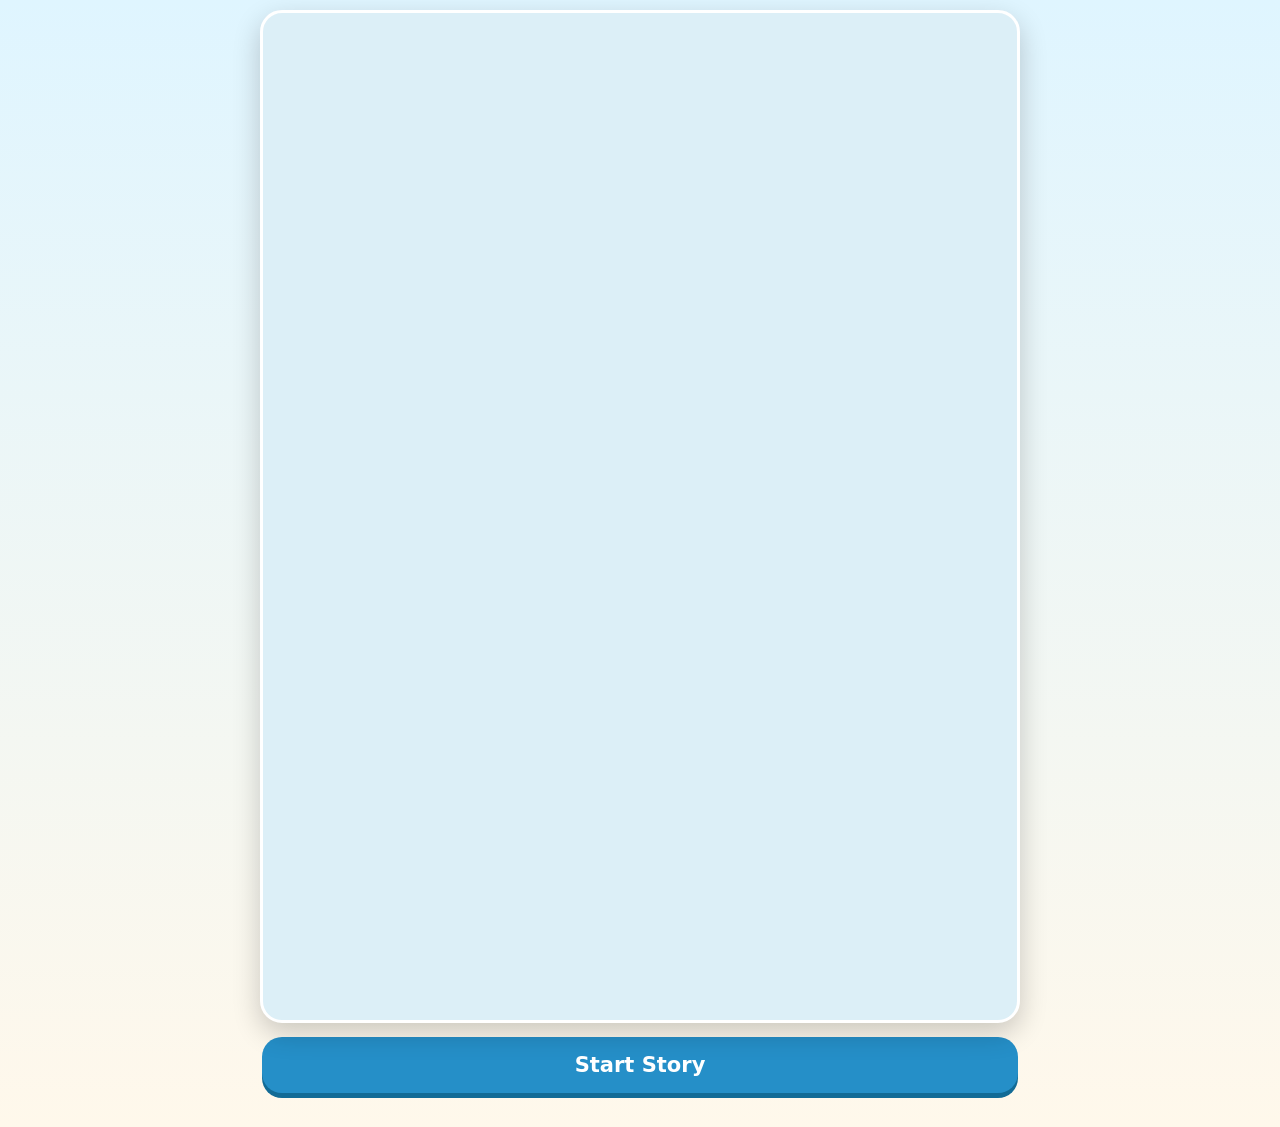
==== digital-danny/index.html @ 16b4d416 "Fix Digital Danny with real sprite image asset" ====
<!doctype html>
<html lang="en">
<head>
<meta charset="utf-8">
<meta name="viewport" content="width=device-width,initial-scale=1,viewport-fit=cover">
<meta name="theme-color" content="#e9f7ff">
<title>Danny Chooses Kindness</title>
<style>
:root{--blue:#258fc8;--navy:#164f82;--green:#4caf50;--cream:#fff8eb}
*{box-sizing:border-box}html{scroll-behavior:smooth}body{margin:0;background:linear-gradient(#dff5ff,#fff8eb);font-family:system-ui,-apple-system,"Avenir Next",sans-serif;color:#173b61}.app{width:min(100%,780px);margin:auto;padding:10px 10px 34px}.page{display:none}.page:target{display:block}#cover{display:block}body:has(.page:not(#cover):target) #cover{display:none}.book{position:relative;width:100%;aspect-ratio:3/4;border-radius:22px;overflow:hidden;background-color:#dceff7;background-image:url('sprite.webp?v=4');background-repeat:no-repeat;background-size:100% 1000%;box-shadow:0 10px 28px #0003;border:3px solid #fff}.p0{background-position:center 0%}.p1{background-position:center 11.111111%}.p2{background-position:center 22.222222%}.p3{background-position:center 33.333333%}.p4{background-position:center 44.444444%}.p5{background-position:center 55.555556%}.p6{background-position:center 66.666667%}.p7{background-position:center 77.777778%}.p8{background-position:center 88.888889%}.p9{background-position:center 100%}.nav{display:flex;gap:10px;margin:14px 2px 0}.btn{flex:1;display:block;text-align:center;text-decoration:none;padding:16px 12px;border-radius:20px;background:var(--blue);color:#fff;font-size:21px;font-weight:850;box-shadow:0 5px 0 #126b96;-webkit-tap-highlight-color:transparent}.btn:active{transform:translateY(3px);box-shadow:0 2px 0 #126b96}.secondary{background:#fff;color:var(--navy);box-shadow:0 5px 0 #cbdde7}.good{background:var(--green);box-shadow:0 5px 0 #2f8236}.feedback{background:#fff;border-radius:24px;padding:26px 20px;margin:16vh auto 0;box-shadow:0 10px 28px #0003;text-align:center;max-width:620px}.feedback h2{font-size:30px;margin:0 0 10px}.feedback p{font-size:20px;line-height:1.45;margin:0 0 20px}.hotspots{position:absolute;left:5.4%;right:5.4%;bottom:1.8%;height:21.8%;display:grid;grid-template-columns:repeat(3,1fr);gap:1.8%;z-index:4}.hotspots a{display:block;border-radius:16px;text-decoration:none;-webkit-tap-highlight-color:rgba(255,255,255,.2)}.hotspots a:active{outline:4px solid rgba(255,255,255,.9);background:rgba(255,255,255,.12)}.hint{text-align:center;font-size:14px;font-weight:700;color:#54738a;margin-top:7px}@media(max-width:480px){.app{padding:8px 8px 28px}.book{border-radius:17px}.btn{font-size:19px;padding:15px 10px}.hotspots a{border-radius:12px}}
</style>
</head>
<body>
<div class="app">
<section class="page" id="cover"><div class="book p0" role="img" aria-label="Danny Chooses Kindness cover"></div><div class="nav"><a class="btn" href="#p1">Start Story</a></div></section>
<section class="page" id="p1"><div class="book p1" role="img" aria-label="Danny and Bella begin art time"></div><div class="nav"><a class="btn secondary" href="./?v=4">Back</a><a class="btn" href="#p2">Next</a></div></section>
<section class="page" id="p2"><div class="book p2" role="img" aria-label="Danny pauses and thinks"></div><div class="nav"><a class="btn secondary" href="#p1">Back</a><a class="btn" href="#p3">Next</a></div></section>
<section class="page" id="p3"><div class="book p3" role="img" aria-label="What should Danny do with the marker?"><div class="hotspots"><a href="#wrong1" aria-label="Grab it"></a><a href="#p4" aria-label="Ask politely"></a><a href="#wait1" aria-label="Wait for a turn"></a></div></div><div class="hint">Tap one of the three choices in the picture.</div><div class="nav"><a class="btn secondary" href="#p2">Back</a></div></section>
<section class="page" id="wrong1"><div class="feedback"><h2>Try again</h2><p>Grabbing could make Bella feel upset. Danny can pause and choose kind words.</p><a class="btn" href="#p3">Choose Again</a></div></section>
<section class="page" id="wait1"><div class="feedback"><h2>Good thinking ⭐</h2><p>Waiting is calm and patient. Danny can also tell Bella what he needs.</p><a class="btn good" href="#p4">Continue</a></div></section>
<section class="page" id="p4"><div class="book p4" role="img" aria-label="Danny asks Bella politely"></div><div class="nav"><a class="btn secondary" href="#p3">Back</a><a class="btn" href="#p5">Next</a></div></section>
<section class="page" id="p5"><div class="book p5" role="img" aria-label="Bella accidentally bumps Danny's picture"></div><div class="nav"><a class="btn secondary" href="#p4">Back</a><a class="btn" href="#p6">Next</a></div></section>
<section class="page" id="p6"><div class="book p6" role="img" aria-label="What should Danny do when he feels upset?"><div class="hotspots"><a href="#wrong2a" aria-label="Yell"></a><a href="#p7" aria-label="Take a deep breath and talk"></a><a href="#wrong2b" aria-label="Rip the paper"></a></div></div><div class="hint">Tap one of the three choices in the picture.</div><div class="nav"><a class="btn secondary" href="#p5">Back</a></div></section>
<section class="page" id="wrong2a"><div class="feedback"><h2>Try again</h2><p>Yelling makes the problem harder. Danny can calm his body and use his words.</p><a class="btn" href="#p6">Choose Again</a></div></section>
<section class="page" id="wrong2b"><div class="feedback"><h2>Try again</h2><p>Ripping the paper makes the problem bigger. Danny can breathe and talk.</p><a class="btn" href="#p6">Choose Again</a></div></section>
<section class="page" id="p7"><div class="book p7" role="img" aria-label="Danny takes a breath and uses calm words"></div><div class="nav"><a class="btn secondary" href="#p6">Back</a><a class="btn" href="#p8">Next</a></div></section>
<section class="page" id="p8"><div class="book p8" role="img" aria-label="What should Danny do with the last sticker sheet?"><div class="hotspots"><a href="#wrong3" aria-label="Snatch it"></a><a href="#turns3" aria-label="Take turns"></a><a href="#p9" aria-label="Share together"></a></div></div><div class="hint">Tap one of the three choices in the picture.</div><div class="nav"><a class="btn secondary" href="#p7">Back</a></div></section>
<section class="page" id="wrong3"><div class="feedback"><h2>Try again</h2><p>Snatching could hurt feelings. Danny can choose a fair solution.</p><a class="btn" href="#p8">Choose Again</a></div></section>
<section class="page" id="turns3"><div class="feedback"><h2>Fair choice ⭐</h2><p>Taking turns is a good solution. Danny and Bella can also share together.</p><a class="btn good" href="#p9">Continue</a></div></section>
<section class="page" id="p9"><div class="book p9" role="img" aria-label="Danny and Bella finish their rainbow together"></div><div class="nav"><a class="btn secondary" href="#p8">Back</a><a class="btn" href="./?v=4">Read Again</a></div></section>
</div>
</body>
</html>
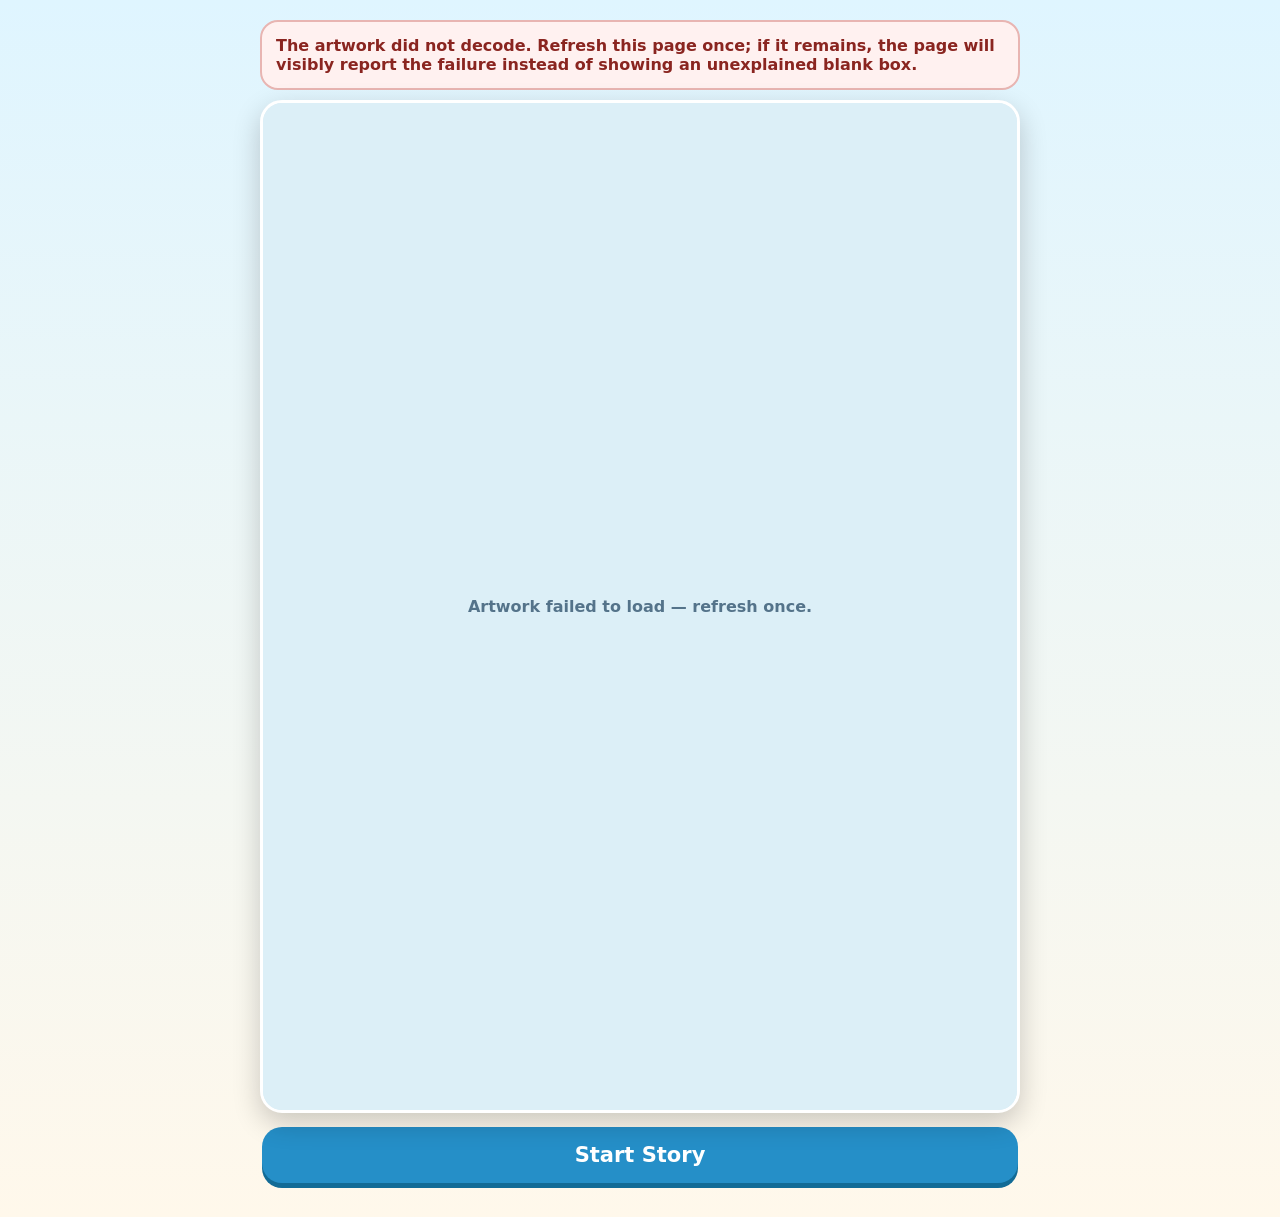
==== commit a14ec80e: "Use verified full-resolution Digital Danny story asset" ====
--- a/digital-danny/index.html
+++ b/digital-danny/index.html
@@ -6,14 +6,15 @@
 <meta name="theme-color" content="#e9f7ff">
 <title>Danny Chooses Kindness</title>
 <style>
-:root{--blue:#258fc8;--navy:#164f82;--green:#4caf50;--cream:#fff8eb}
-*{box-sizing:border-box}html{scroll-behavior:smooth}body{margin:0;background:linear-gradient(#dff5ff,#fff8eb);font-family:system-ui,-apple-system,"Avenir Next",sans-serif;color:#173b61}.app{width:min(100%,780px);margin:auto;padding:10px 10px 34px}.page{display:none}.page:target{display:block}#cover{display:block}body:has(.page:not(#cover):target) #cover{display:none}.book{position:relative;width:100%;aspect-ratio:3/4;border-radius:22px;overflow:hidden;background-color:#dceff7;background-image:url('sprite.webp?v=4');background-repeat:no-repeat;background-size:100% 1000%;box-shadow:0 10px 28px #0003;border:3px solid #fff}.p0{background-position:center 0%}.p1{background-position:center 11.111111%}.p2{background-position:center 22.222222%}.p3{background-position:center 33.333333%}.p4{background-position:center 44.444444%}.p5{background-position:center 55.555556%}.p6{background-position:center 66.666667%}.p7{background-position:center 77.777778%}.p8{background-position:center 88.888889%}.p9{background-position:center 100%}.nav{display:flex;gap:10px;margin:14px 2px 0}.btn{flex:1;display:block;text-align:center;text-decoration:none;padding:16px 12px;border-radius:20px;background:var(--blue);color:#fff;font-size:21px;font-weight:850;box-shadow:0 5px 0 #126b96;-webkit-tap-highlight-color:transparent}.btn:active{transform:translateY(3px);box-shadow:0 2px 0 #126b96}.secondary{background:#fff;color:var(--navy);box-shadow:0 5px 0 #cbdde7}.good{background:var(--green);box-shadow:0 5px 0 #2f8236}.feedback{background:#fff;border-radius:24px;padding:26px 20px;margin:16vh auto 0;box-shadow:0 10px 28px #0003;text-align:center;max-width:620px}.feedback h2{font-size:30px;margin:0 0 10px}.feedback p{font-size:20px;line-height:1.45;margin:0 0 20px}.hotspots{position:absolute;left:5.4%;right:5.4%;bottom:1.8%;height:21.8%;display:grid;grid-template-columns:repeat(3,1fr);gap:1.8%;z-index:4}.hotspots a{display:block;border-radius:16px;text-decoration:none;-webkit-tap-highlight-color:rgba(255,255,255,.2)}.hotspots a:active{outline:4px solid rgba(255,255,255,.9);background:rgba(255,255,255,.12)}.hint{text-align:center;font-size:14px;font-weight:700;color:#54738a;margin-top:7px}@media(max-width:480px){.app{padding:8px 8px 28px}.book{border-radius:17px}.btn{font-size:19px;padding:15px 10px}.hotspots a{border-radius:12px}}
+:root{--blue:#258fc8;--navy:#164f82;--green:#4caf50;--cream:#fff8eb;--sprite:none}
+*{box-sizing:border-box}html{scroll-behavior:smooth}body{margin:0;background:linear-gradient(#dff5ff,#fff8eb);font-family:system-ui,-apple-system,"Avenir Next",sans-serif;color:#173b61}.app{width:min(100%,780px);margin:auto;padding:10px 10px 34px}.page{display:none}.page:target{display:block}#cover{display:block}body:has(.page:not(#cover):target) #cover{display:none}.book{position:relative;width:100%;aspect-ratio:3/4;border-radius:22px;overflow:hidden;background-color:#dceff7;background-image:var(--sprite);background-repeat:no-repeat;background-size:100% 1000%;box-shadow:0 10px 28px #0003;border:3px solid #fff}.book:after{content:"Loading artwork…";position:absolute;inset:0;display:flex;align-items:center;justify-content:center;font-weight:800;color:#54738a;background:#dceff7}.assets-ready .book:after{display:none}.p0{background-position:center 0%}.p1{background-position:center 11.111111%}.p2{background-position:center 22.222222%}.p3{background-position:center 33.333333%}.p4{background-position:center 44.444444%}.p5{background-position:center 55.555556%}.p6{background-position:center 66.666667%}.p7{background-position:center 77.777778%}.p8{background-position:center 88.888889%}.p9{background-position:center 100%}.nav{display:flex;gap:10px;margin:14px 2px 0}.btn{flex:1;display:block;text-align:center;text-decoration:none;padding:16px 12px;border-radius:20px;background:var(--blue);color:#fff;font-size:21px;font-weight:850;box-shadow:0 5px 0 #126b96;-webkit-tap-highlight-color:transparent}.btn:active{transform:translateY(3px);box-shadow:0 2px 0 #126b96}.secondary{background:#fff;color:var(--navy);box-shadow:0 5px 0 #cbdde7}.good{background:var(--green);box-shadow:0 5px 0 #2f8236}.feedback{background:#fff;border-radius:24px;padding:26px 20px;margin:16vh auto 0;box-shadow:0 10px 28px #0003;text-align:center;max-width:620px}.feedback h2{font-size:30px;margin:0 0 10px}.feedback p{font-size:20px;line-height:1.45;margin:0 0 20px}.hotspots{position:absolute;left:5.4%;right:5.4%;bottom:1.8%;height:21.8%;display:grid;grid-template-columns:repeat(3,1fr);gap:1.8%;z-index:4}.hotspots a{display:block;border-radius:16px;text-decoration:none;-webkit-tap-highlight-color:rgba(255,255,255,.2)}.hotspots a:active{outline:4px solid rgba(255,255,255,.9);background:rgba(255,255,255,.12)}.hint{text-align:center;font-size:14px;font-weight:700;color:#54738a;margin-top:7px}.asset-error{display:none;background:#fff1f0;color:#8a2520;border:2px solid #e8b5b2;border-radius:18px;padding:14px;margin:10px 0;font-weight:750}.assets-failed .asset-error{display:block}.assets-failed .book:after{content:"Artwork failed to load — refresh once."}@media(max-width:480px){.app{padding:8px 8px 28px}.book{border-radius:17px}.btn{font-size:19px;padding:15px 10px}.hotspots a{border-radius:12px}}
 </style>
 </head>
 <body>
 <div class="app">
+<div class="asset-error">The artwork did not decode. Refresh this page once; if it remains, the page will visibly report the failure instead of showing an unexplained blank box.</div>
 <section class="page" id="cover"><div class="book p0" role="img" aria-label="Danny Chooses Kindness cover"></div><div class="nav"><a class="btn" href="#p1">Start Story</a></div></section>
-<section class="page" id="p1"><div class="book p1" role="img" aria-label="Danny and Bella begin art time"></div><div class="nav"><a class="btn secondary" href="./?v=4">Back</a><a class="btn" href="#p2">Next</a></div></section>
+<section class="page" id="p1"><div class="book p1" role="img" aria-label="Danny and Bella begin art time"></div><div class="nav"><a class="btn secondary" href="#cover">Back</a><a class="btn" href="#p2">Next</a></div></section>
 <section class="page" id="p2"><div class="book p2" role="img" aria-label="Danny pauses and thinks"></div><div class="nav"><a class="btn secondary" href="#p1">Back</a><a class="btn" href="#p3">Next</a></div></section>
 <section class="page" id="p3"><div class="book p3" role="img" aria-label="What should Danny do with the marker?"><div class="hotspots"><a href="#wrong1" aria-label="Grab it"></a><a href="#p4" aria-label="Ask politely"></a><a href="#wait1" aria-label="Wait for a turn"></a></div></div><div class="hint">Tap one of the three choices in the picture.</div><div class="nav"><a class="btn secondary" href="#p2">Back</a></div></section>
 <section class="page" id="wrong1"><div class="feedback"><h2>Try again</h2><p>Grabbing could make Bella feel upset. Danny can pause and choose kind words.</p><a class="btn" href="#p3">Choose Again</a></div></section>
@@ -27,7 +28,28 @@
 <section class="page" id="p8"><div class="book p8" role="img" aria-label="What should Danny do with the last sticker sheet?"><div class="hotspots"><a href="#wrong3" aria-label="Snatch it"></a><a href="#turns3" aria-label="Take turns"></a><a href="#p9" aria-label="Share together"></a></div></div><div class="hint">Tap one of the three choices in the picture.</div><div class="nav"><a class="btn secondary" href="#p7">Back</a></div></section>
 <section class="page" id="wrong3"><div class="feedback"><h2>Try again</h2><p>Snatching could hurt feelings. Danny can choose a fair solution.</p><a class="btn" href="#p8">Choose Again</a></div></section>
 <section class="page" id="turns3"><div class="feedback"><h2>Fair choice ⭐</h2><p>Taking turns is a good solution. Danny and Bella can also share together.</p><a class="btn good" href="#p9">Continue</a></div></section>
-<section class="page" id="p9"><div class="book p9" role="img" aria-label="Danny and Bella finish their rainbow together"></div><div class="nav"><a class="btn secondary" href="#p8">Back</a><a class="btn" href="./?v=4">Read Again</a></div></section>
+<section class="page" id="p9"><div class="book p9" role="img" aria-label="Danny and Bella finish their rainbow together"></div><div class="nav"><a class="btn secondary" href="#p8">Back</a><a class="btn" href="#cover">Read Again</a></div></section>
 </div>
+<script src="story-hi/part01.js?v=5"></script>
+<script src="story-hi/part02.js?v=5"></script>
+<script src="story-hi/part03.js?v=5"></script>
+<script src="story-hi/part04.js?v=5"></script>
+<script src="story-hi/part05.js?v=5"></script>
+<script src="story-hi/part06.js?v=5"></script>
+<script src="story-hi/part07.js?v=5"></script>
+<script>
+(function(){
+  var b64=window.__ddhi||'';
+  if(!b64){document.body.classList.add('assets-failed');return;}
+  var src='data:image/avif;base64,'+b64;
+  var probe=new Image();
+  probe.onload=function(){
+    document.documentElement.style.setProperty('--sprite','url("'+src+'")');
+    document.body.classList.add('assets-ready');
+  };
+  probe.onerror=function(){document.body.classList.add('assets-failed');};
+  probe.src=src;
+})();
+</script>
 </body>
 </html>
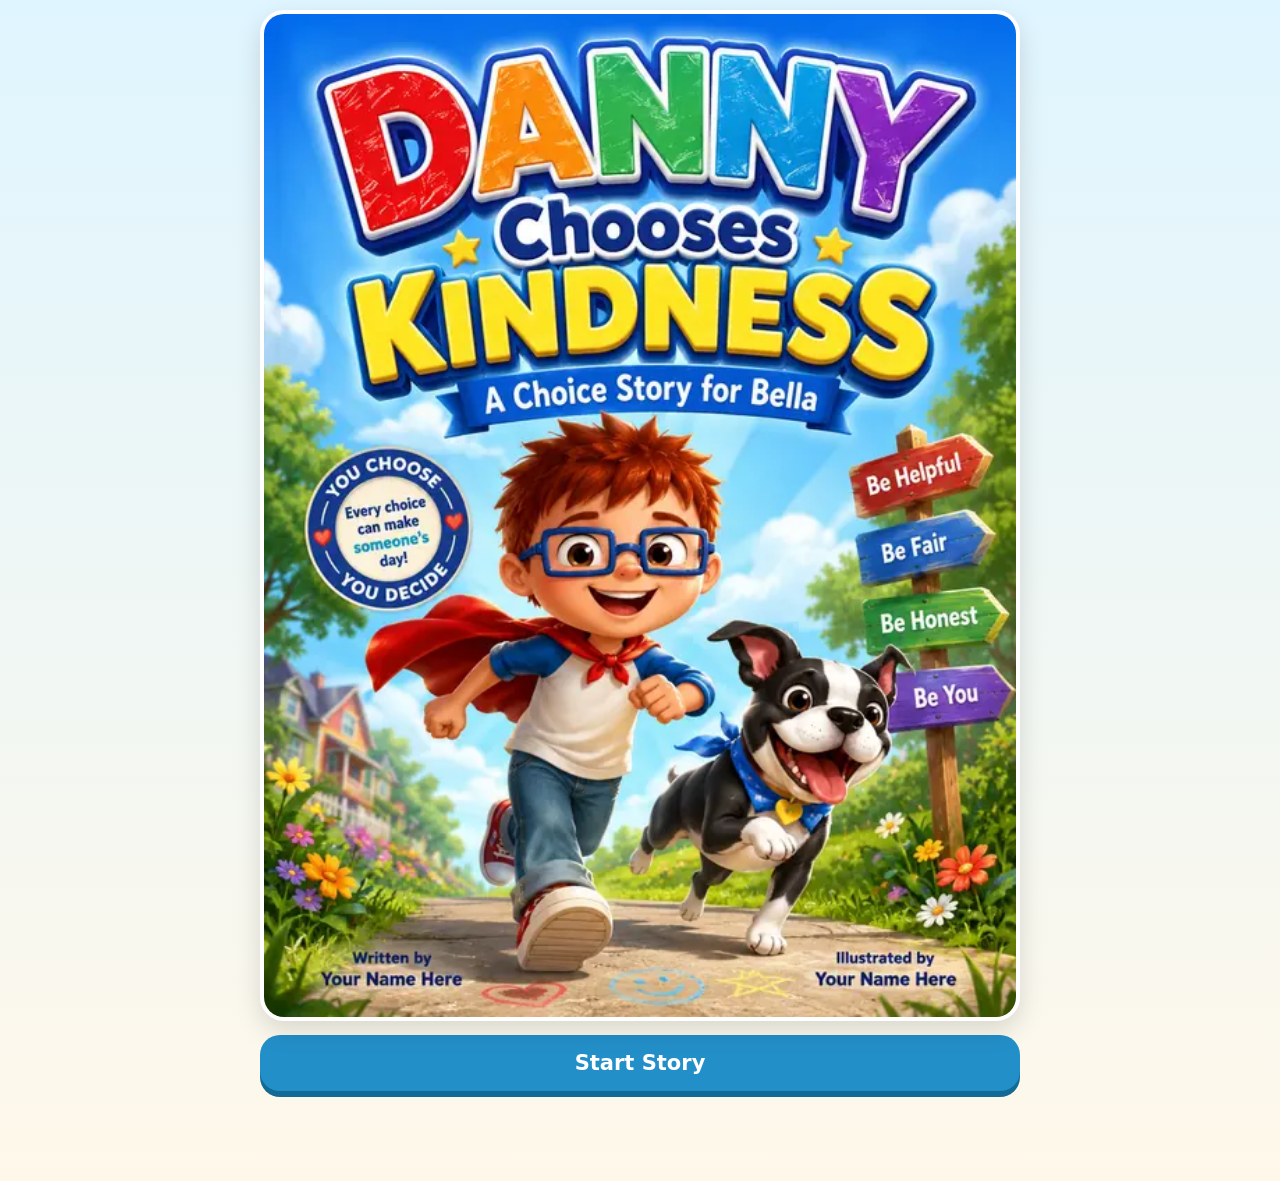
==== commit ae12b9d7: "Restore complete Digital Danny artwork and fix Read Again loop" ====
--- a/digital-danny/index.html
+++ b/digital-danny/index.html
@@ -1,55 +1,27 @@
-<!doctype html>
-<html lang="en">
-<head>
-<meta charset="utf-8">
-<meta name="viewport" content="width=device-width,initial-scale=1,viewport-fit=cover">
-<meta name="theme-color" content="#e9f7ff">
-<title>Danny Chooses Kindness</title>
+<!doctype html><html lang="en"><head><meta charset="utf-8"><meta name="viewport" content="width=device-width,initial-scale=1,viewport-fit=cover"><title>Danny Chooses Kindness</title>
+<!--
+📌 Purpose: Present Bella with a complete, illustrated, interactive kindness story in one reliable file.
+❓ Business Question: Can Bella complete every choice, retry, ending, and Read Again loop without a blank page? 👉 Yes—every destination is local and the restart target remains visible.
+🧠 Logic Summary: Show the cover by default, reveal one hash-targeted page at a time, route each picture choice to feedback or the next scene, and return the ending to the cover.
+-->
 <style>
-:root{--blue:#258fc8;--navy:#164f82;--green:#4caf50;--cream:#fff8eb;--sprite:none}
-*{box-sizing:border-box}html{scroll-behavior:smooth}body{margin:0;background:linear-gradient(#dff5ff,#fff8eb);font-family:system-ui,-apple-system,"Avenir Next",sans-serif;color:#173b61}.app{width:min(100%,780px);margin:auto;padding:10px 10px 34px}.page{display:none}.page:target{display:block}#cover{display:block}body:has(.page:not(#cover):target) #cover{display:none}.book{position:relative;width:100%;aspect-ratio:3/4;border-radius:22px;overflow:hidden;background-color:#dceff7;background-image:var(--sprite);background-repeat:no-repeat;background-size:100% 1000%;box-shadow:0 10px 28px #0003;border:3px solid #fff}.book:after{content:"Loading artwork…";position:absolute;inset:0;display:flex;align-items:center;justify-content:center;font-weight:800;color:#54738a;background:#dceff7}.assets-ready .book:after{display:none}.p0{background-position:center 0%}.p1{background-position:center 11.111111%}.p2{background-position:center 22.222222%}.p3{background-position:center 33.333333%}.p4{background-position:center 44.444444%}.p5{background-position:center 55.555556%}.p6{background-position:center 66.666667%}.p7{background-position:center 77.777778%}.p8{background-position:center 88.888889%}.p9{background-position:center 100%}.nav{display:flex;gap:10px;margin:14px 2px 0}.btn{flex:1;display:block;text-align:center;text-decoration:none;padding:16px 12px;border-radius:20px;background:var(--blue);color:#fff;font-size:21px;font-weight:850;box-shadow:0 5px 0 #126b96;-webkit-tap-highlight-color:transparent}.btn:active{transform:translateY(3px);box-shadow:0 2px 0 #126b96}.secondary{background:#fff;color:var(--navy);box-shadow:0 5px 0 #cbdde7}.good{background:var(--green);box-shadow:0 5px 0 #2f8236}.feedback{background:#fff;border-radius:24px;padding:26px 20px;margin:16vh auto 0;box-shadow:0 10px 28px #0003;text-align:center;max-width:620px}.feedback h2{font-size:30px;margin:0 0 10px}.feedback p{font-size:20px;line-height:1.45;margin:0 0 20px}.hotspots{position:absolute;left:5.4%;right:5.4%;bottom:1.8%;height:21.8%;display:grid;grid-template-columns:repeat(3,1fr);gap:1.8%;z-index:4}.hotspots a{display:block;border-radius:16px;text-decoration:none;-webkit-tap-highlight-color:rgba(255,255,255,.2)}.hotspots a:active{outline:4px solid rgba(255,255,255,.9);background:rgba(255,255,255,.12)}.hint{text-align:center;font-size:14px;font-weight:700;color:#54738a;margin-top:7px}.asset-error{display:none;background:#fff1f0;color:#8a2520;border:2px solid #e8b5b2;border-radius:18px;padding:14px;margin:10px 0;font-weight:750}.assets-failed .asset-error{display:block}.assets-failed .book:after{content:"Artwork failed to load — refresh once."}@media(max-width:480px){.app{padding:8px 8px 28px}.book{border-radius:17px}.btn{font-size:19px;padding:15px 10px}.hotspots a{border-radius:12px}}
-</style>
-</head>
-<body>
-<div class="app">
-<div class="asset-error">The artwork did not decode. Refresh this page once; if it remains, the page will visibly report the failure instead of showing an unexplained blank box.</div>
-<section class="page" id="cover"><div class="book p0" role="img" aria-label="Danny Chooses Kindness cover"></div><div class="nav"><a class="btn" href="#p1">Start Story</a></div></section>
-<section class="page" id="p1"><div class="book p1" role="img" aria-label="Danny and Bella begin art time"></div><div class="nav"><a class="btn secondary" href="#cover">Back</a><a class="btn" href="#p2">Next</a></div></section>
-<section class="page" id="p2"><div class="book p2" role="img" aria-label="Danny pauses and thinks"></div><div class="nav"><a class="btn secondary" href="#p1">Back</a><a class="btn" href="#p3">Next</a></div></section>
-<section class="page" id="p3"><div class="book p3" role="img" aria-label="What should Danny do with the marker?"><div class="hotspots"><a href="#wrong1" aria-label="Grab it"></a><a href="#p4" aria-label="Ask politely"></a><a href="#wait1" aria-label="Wait for a turn"></a></div></div><div class="hint">Tap one of the three choices in the picture.</div><div class="nav"><a class="btn secondary" href="#p2">Back</a></div></section>
-<section class="page" id="wrong1"><div class="feedback"><h2>Try again</h2><p>Grabbing could make Bella feel upset. Danny can pause and choose kind words.</p><a class="btn" href="#p3">Choose Again</a></div></section>
-<section class="page" id="wait1"><div class="feedback"><h2>Good thinking ⭐</h2><p>Waiting is calm and patient. Danny can also tell Bella what he needs.</p><a class="btn good" href="#p4">Continue</a></div></section>
-<section class="page" id="p4"><div class="book p4" role="img" aria-label="Danny asks Bella politely"></div><div class="nav"><a class="btn secondary" href="#p3">Back</a><a class="btn" href="#p5">Next</a></div></section>
-<section class="page" id="p5"><div class="book p5" role="img" aria-label="Bella accidentally bumps Danny's picture"></div><div class="nav"><a class="btn secondary" href="#p4">Back</a><a class="btn" href="#p6">Next</a></div></section>
-<section class="page" id="p6"><div class="book p6" role="img" aria-label="What should Danny do when he feels upset?"><div class="hotspots"><a href="#wrong2a" aria-label="Yell"></a><a href="#p7" aria-label="Take a deep breath and talk"></a><a href="#wrong2b" aria-label="Rip the paper"></a></div></div><div class="hint">Tap one of the three choices in the picture.</div><div class="nav"><a class="btn secondary" href="#p5">Back</a></div></section>
-<section class="page" id="wrong2a"><div class="feedback"><h2>Try again</h2><p>Yelling makes the problem harder. Danny can calm his body and use his words.</p><a class="btn" href="#p6">Choose Again</a></div></section>
-<section class="page" id="wrong2b"><div class="feedback"><h2>Try again</h2><p>Ripping the paper makes the problem bigger. Danny can breathe and talk.</p><a class="btn" href="#p6">Choose Again</a></div></section>
-<section class="page" id="p7"><div class="book p7" role="img" aria-label="Danny takes a breath and uses calm words"></div><div class="nav"><a class="btn secondary" href="#p6">Back</a><a class="btn" href="#p8">Next</a></div></section>
-<section class="page" id="p8"><div class="book p8" role="img" aria-label="What should Danny do with the last sticker sheet?"><div class="hotspots"><a href="#wrong3" aria-label="Snatch it"></a><a href="#turns3" aria-label="Take turns"></a><a href="#p9" aria-label="Share together"></a></div></div><div class="hint">Tap one of the three choices in the picture.</div><div class="nav"><a class="btn secondary" href="#p7">Back</a></div></section>
-<section class="page" id="wrong3"><div class="feedback"><h2>Try again</h2><p>Snatching could hurt feelings. Danny can choose a fair solution.</p><a class="btn" href="#p8">Choose Again</a></div></section>
-<section class="page" id="turns3"><div class="feedback"><h2>Fair choice ⭐</h2><p>Taking turns is a good solution. Danny and Bella can also share together.</p><a class="btn good" href="#p9">Continue</a></div></section>
-<section class="page" id="p9"><div class="book p9" role="img" aria-label="Danny and Bella finish their rainbow together"></div><div class="nav"><a class="btn secondary" href="#p8">Back</a><a class="btn" href="#cover">Read Again</a></div></section>
-</div>
-<script src="story-hi/part01.js?v=5"></script>
-<script src="story-hi/part02.js?v=5"></script>
-<script src="story-hi/part03.js?v=5"></script>
-<script src="story-hi/part04.js?v=5"></script>
-<script src="story-hi/part05.js?v=5"></script>
-<script src="story-hi/part06.js?v=5"></script>
-<script src="story-hi/part07.js?v=5"></script>
-<script>
-(function(){
-  var b64=window.__ddhi||'';
-  if(!b64){document.body.classList.add('assets-failed');return;}
-  var src='data:image/avif;base64,'+b64;
-  var probe=new Image();
-  probe.onload=function(){
-    document.documentElement.style.setProperty('--sprite','url("'+src+'")');
-    document.body.classList.add('assets-ready');
-  };
-  probe.onerror=function(){document.body.classList.add('assets-failed');};
-  probe.src=src;
-})();
-</script>
-</body>
-</html>+:root{--blue:#238fc9;--navy:#164f82;--green:#4caf50;--yellow:#f2bd37;--red:#ef5a4d}
+*{box-sizing:border-box}html{scroll-behavior:smooth}body{margin:0;background:linear-gradient(#dff5ff,#fff8ea);font-family:-apple-system,BlinkMacSystemFont,"Avenir Next",system-ui,sans-serif;color:#173b61}.app{max-width:780px;margin:auto;padding:10px 10px 90px}.page{display:none}.page:target{display:block}#cover{display:block}body:has(.page:not(#cover):target) #cover{display:none}.pic{position:relative;background:#fff;border:4px solid #fff;border-radius:24px;overflow:hidden;box-shadow:0 10px 26px #0002}.pic img{width:100%;height:auto;display:block}.nav{display:flex;gap:10px;margin-top:14px}.btn{flex:1;display:block;text-align:center;text-decoration:none;padding:16px 12px;border-radius:20px;background:var(--blue);color:#fff;font-weight:900;font-size:21px;box-shadow:0 6px 0 #126b96}.btn.alt{background:#fff;color:var(--navy);box-shadow:0 6px 0 #d0dde5}.hotspots{position:absolute;left:5%;right:5%;bottom:2%;height:22%;display:grid;grid-template-columns:repeat(3,1fr);gap:2%;z-index:5}.hotspots a{display:block;border-radius:15px;-webkit-tap-highlight-color:transparent}.hotspots a:active{outline:4px solid #fff9}.feedback{margin:18vh auto 0;background:#fff;padding:28px 20px;border-radius:24px;text-align:center;box-shadow:0 10px 26px #0002}.feedback h2{margin:0 0 10px;font-size:30px}.feedback p{font-size:20px;line-height:1.45}@media(max-width:500px){.app{padding:8px 8px 76px}.pic{border-radius:18px}.btn{font-size:19px;padding:14px 10px}}
+</style></head><body><main class="app">
+<section id="cover" class="page"><div class="pic"><img id="img-cover" src="[data-uri]" alt="Danny Chooses Kindness cover"></div><div class="nav"><a id="start" class="btn" href="#p1">Start Story</a></div></section>
+<section id="p1" class="page"><div class="pic"><img id="img-p1" src="[data-uri]" alt="Art time"></div><div class="nav"><a class="btn alt" href="#cover">Back</a><a id="p1next" class="btn" href="#p2">Next</a></div></section>
+<section id="p2" class="page"><div class="pic"><img id="img-p2" src="[data-uri]" alt="Pause and think"></div><div class="nav"><a class="btn alt" href="#p1">Back</a><a id="p2next" class="btn" href="#p3">Next</a></div></section>
+<section id="p3" class="page"><div class="pic"><img id="img-p3" src="[data-uri]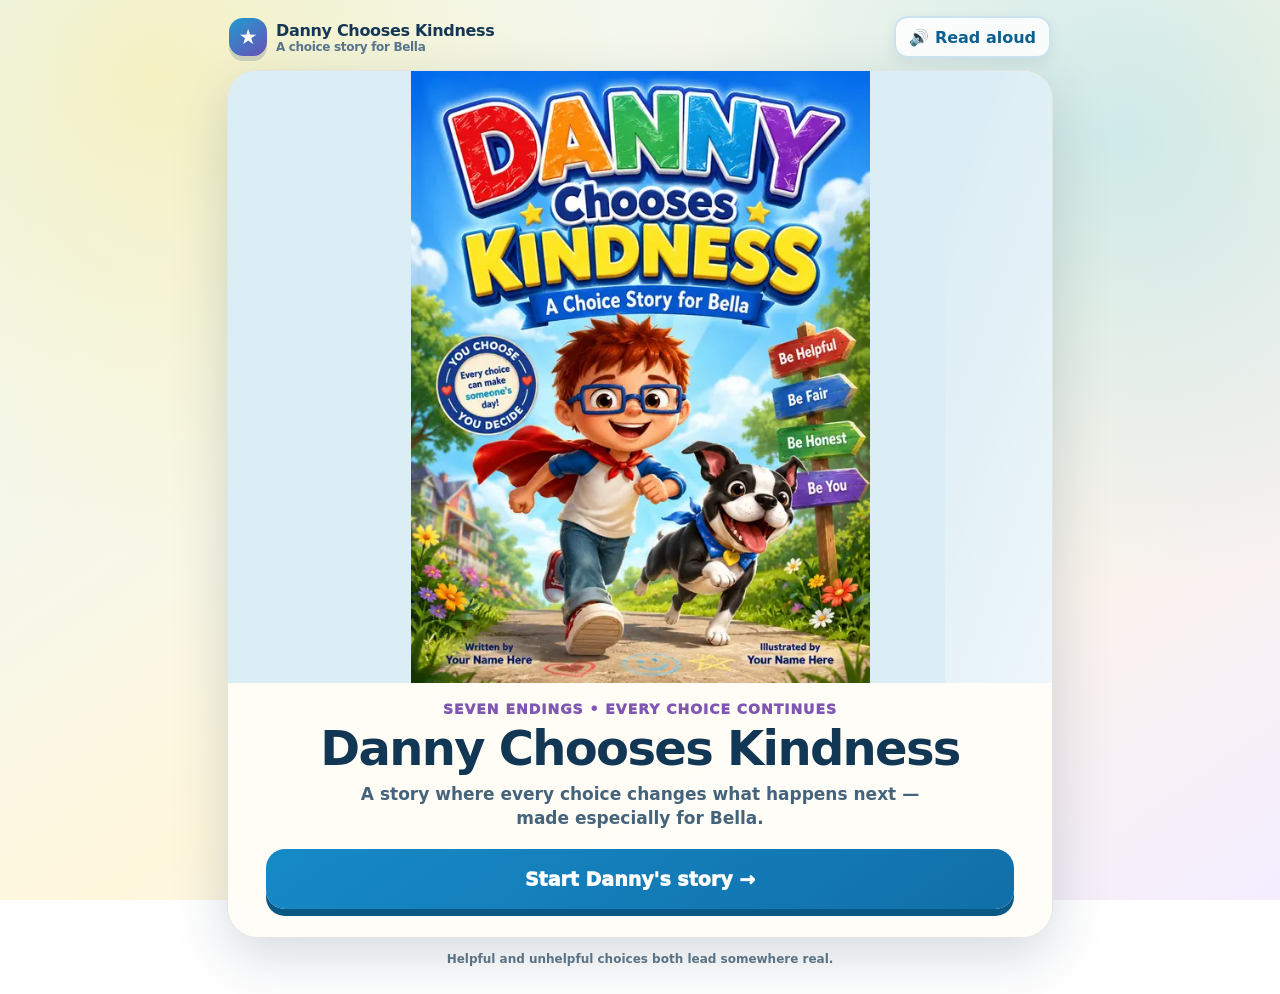
==== commit e236e6ef: "Add consequence paths and seven endings to Digital Danny" ====
--- a/digital-danny/index.html
+++ b/digital-danny/index.html
@@ -1,27 +1,1498 @@
-<!doctype html><html lang="en"><head><meta charset="utf-8"><meta name="viewport" content="width=device-width,initial-scale=1,viewport-fit=cover"><title>Danny Chooses Kindness</title>
-<!--
-📌 Purpose: Present Bella with a complete, illustrated, interactive kindness story in one reliable file.
-❓ Business Question: Can Bella complete every choice, retry, ending, and Read Again loop without a blank page? 👉 Yes—every destination is local and the restart target remains visible.
-🧠 Logic Summary: Show the cover by default, reveal one hash-targeted page at a time, route each picture choice to feedback or the next scene, and return the ending to the cover.
--->
-<style>
-:root{--blue:#238fc9;--navy:#164f82;--green:#4caf50;--yellow:#f2bd37;--red:#ef5a4d}
-*{box-sizing:border-box}html{scroll-behavior:smooth}body{margin:0;background:linear-gradient(#dff5ff,#fff8ea);font-family:-apple-system,BlinkMacSystemFont,"Avenir Next",system-ui,sans-serif;color:#173b61}.app{max-width:780px;margin:auto;padding:10px 10px 90px}.page{display:none}.page:target{display:block}#cover{display:block}body:has(.page:not(#cover):target) #cover{display:none}.pic{position:relative;background:#fff;border:4px solid #fff;border-radius:24px;overflow:hidden;box-shadow:0 10px 26px #0002}.pic img{width:100%;height:auto;display:block}.nav{display:flex;gap:10px;margin-top:14px}.btn{flex:1;display:block;text-align:center;text-decoration:none;padding:16px 12px;border-radius:20px;background:var(--blue);color:#fff;font-weight:900;font-size:21px;box-shadow:0 6px 0 #126b96}.btn.alt{background:#fff;color:var(--navy);box-shadow:0 6px 0 #d0dde5}.hotspots{position:absolute;left:5%;right:5%;bottom:2%;height:22%;display:grid;grid-template-columns:repeat(3,1fr);gap:2%;z-index:5}.hotspots a{display:block;border-radius:15px;-webkit-tap-highlight-color:transparent}.hotspots a:active{outline:4px solid #fff9}.feedback{margin:18vh auto 0;background:#fff;padding:28px 20px;border-radius:24px;text-align:center;box-shadow:0 10px 26px #0002}.feedback h2{margin:0 0 10px;font-size:30px}.feedback p{font-size:20px;line-height:1.45}@media(max-width:500px){.app{padding:8px 8px 76px}.pic{border-radius:18px}.btn{font-size:19px;padding:14px 10px}}
-</style></head><body><main class="app">
-<section id="cover" class="page"><div class="pic"><img id="img-cover" src="[data-uri]" alt="Danny Chooses Kindness cover"></div><div class="nav"><a id="start" class="btn" href="#p1">Start Story</a></div></section>
-<section id="p1" class="page"><div class="pic"><img id="img-p1" src="[data-uri]" alt="Art time"></div><div class="nav"><a class="btn alt" href="#cover">Back</a><a id="p1next" class="btn" href="#p2">Next</a></div></section>
-<section id="p2" class="page"><div class="pic"><img id="img-p2" src="[data-uri]" alt="Pause and think"></div><div class="nav"><a class="btn alt" href="#p1">Back</a><a id="p2next" class="btn" href="#p3">Next</a></div></section>
-<section id="p3" class="page"><div class="pic"><img id="img-p3" src="[data-uri]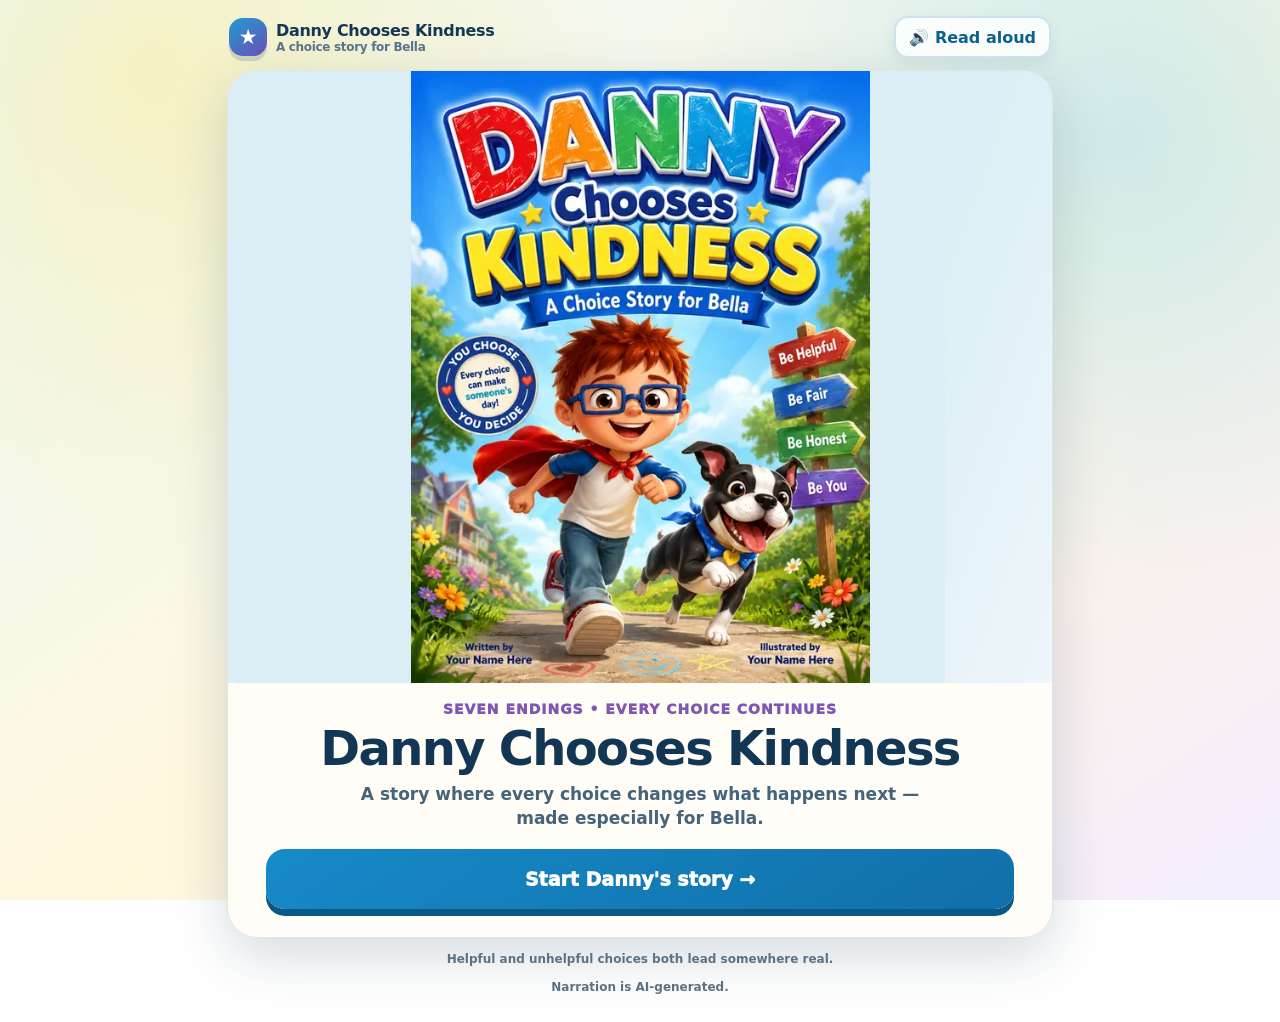
==== commit 88acfab4: "Add warm narration to every Digital Danny path" ====
--- a/digital-danny/index.html
+++ b/digital-danny/index.html
@@ -115,6 +115,11 @@
 
     .read-button[hidden] { display: none; }
 
+    .read-button:disabled {
+      cursor: wait;
+      opacity: .68;
+    }
+
     .status-panel {
       display: grid;
       grid-template-columns: repeat(3, 1fr);
@@ -491,7 +496,8 @@
           <span>A choice story for Bella</span>
         </div>
       </div>
-      <button class="read-button" id="readButton" type="button">🔊 Read aloud</button>
+      <button class="read-button" id="readButton" type="button" aria-pressed="false">🔊 Read aloud</button>
+      <audio id="narrationPlayer" preload="metadata"></audio>
     </header>
 
     <section class="status-panel" id="statusPanel" aria-label="Danny's relationship signals" hidden>
@@ -509,6 +515,7 @@
     </article>
 
     <p class="footer-note" id="footerNote">Every choice moves the story forward. There is no wrong page.</p>
+    <p class="footer-note">Narration is AI-generated.</p>
   </main>
 
   <script>
@@ -523,6 +530,14 @@
     */
 
     const ASSET = "v2-assets/";
+    const NARRATION_ASSET = "audio/";
+    /*
+      📌 Purpose: Replace the device's robotic speech engine with one consistent, pre-generated story voice.
+      ❓ Business Question: Can Bella hear every consequence and ending in the same warm, very slow narration style?
+      👉 Yes. Each story node maps to its own compact MP3, and the same button controls play, pause, continue, and replay.
+      🧠 Logic Summary: render() selects the current node's audio file; prepareNarration() resets the player;
+         readCurrentPage() toggles playback; audio events keep the button label and accessibility state accurate.
+    */
 
     const storyNodes = {
       cover: {
@@ -1199,6 +1214,7 @@
       ribbon: document.getElementById("choiceRibbon"),
       status: document.getElementById("statusPanel"),
       read: document.getElementById("readButton"),
+      audio: document.getElementById("narrationPlayer"),
       footer: document.getElementById("footerNote"),
       meters: {
         voice: document.getElementById("voiceMeter"),
@@ -1393,12 +1409,7 @@
         return;
       }
 
-      if ("speechSynthesis" in window) {
-        window.speechSynthesis.cancel();
-        elements.read.hidden = false;
-      } else {
-        elements.read.hidden = true;
-      }
+      prepareNarration(state.current, node.title);
 
       elements.status.hidden = node.kind === "cover";
       elements.ribbon.hidden = !state.lastChoice || node.kind === "cover";
@@ -1474,23 +1485,69 @@
       });
     }
 
-    function readCurrentPage() {
-      const node = storyNodes[state.current];
-      if (!node || !("speechSynthesis" in window)) return;
-
-      const choiceWords = node.kind === "choice"
-        ? ` ${node.prompt} ${node.choices.map(choice => choice.label).join(". ")}.`
-        : "";
-      const endingWords = node.kind === "ending" ? ` What Danny learned: ${node.lesson}` : "";
-      const words = `${node.title}. ${node.text.join(" ")}${choiceWords}${endingWords}`;
-      const speech = new SpeechSynthesisUtterance(words);
-      speech.rate = .88;
-      speech.pitch = 1.03;
-      window.speechSynthesis.cancel();
-      window.speechSynthesis.speak(speech);
+    function setReadButton(label, isPlaying = false, isDisabled = false) {
+      /*
+        ❓ What does this expression do? Why do we need it?
+        👉 It updates visible and screen-reader playback state together so the narration control never gives Bella conflicting feedback.
+      */
+      elements.read.textContent = label;
+      elements.read.disabled = isDisabled;
+      elements.read.setAttribute("aria-pressed", String(isPlaying));
+    }
+
+    function stopNarration() {
+      /*
+        ❓ What does this expression do? Why do we need it?
+        👉 It stops the previous scene immediately so narration from one branch cannot continue over the result of the next choice.
+      */
+      elements.audio.pause();
+      elements.audio.currentTime = 0;
+    }
+
+    function prepareNarration(nodeId, title) {
+      /*
+        ❓ What does this expression do? Why do we need it?
+        👉 It maps the current story-node ID to its matching MP3 and resets the button before Bella starts listening.
+      */
+      stopNarration();
+      elements.audio.src = `${NARRATION_ASSET}${nodeId}.mp3`;
+      elements.audio.load();
+      elements.read.hidden = false;
+      elements.read.setAttribute("aria-label", `Read aloud: ${title}`);
+      setReadButton("🔊 Read aloud");
+    }
+
+    async function readCurrentPage() {
+      /*
+        ❓ What does this expression do? Why do we need it?
+        👉 It gives one large button four predictable behaviors: play a fresh page, pause it, continue it, or restart it after the track ends.
+      */
+      if (!elements.audio.paused) {
+        elements.audio.pause();
+        return;
+      }
+
+      if (elements.audio.ended) elements.audio.currentTime = 0;
+      setReadButton("⏳ Loading…", false, true);
+
+      try {
+        await elements.audio.play();
+      } catch (error) {
+        setReadButton("🔊 Play narration");
+      }
     }
 
     elements.read.addEventListener("click", readCurrentPage);
+    elements.audio.addEventListener("playing", () => setReadButton("⏸ Pause", true));
+    elements.audio.addEventListener("waiting", () => setReadButton("⏳ Loading…", false, true));
+    elements.audio.addEventListener("canplay", () => {
+      if (elements.audio.paused && elements.audio.currentTime === 0) setReadButton("🔊 Read aloud");
+    });
+    elements.audio.addEventListener("pause", () => {
+      if (!elements.audio.ended && elements.audio.currentTime > 0) setReadButton("▶ Continue");
+    });
+    elements.audio.addEventListener("ended", () => setReadButton("↻ Read again"));
+    elements.audio.addEventListener("error", () => setReadButton("🔇 Audio unavailable", false, true));
     state.scenesSeen = 1;
     render();
   </script>
